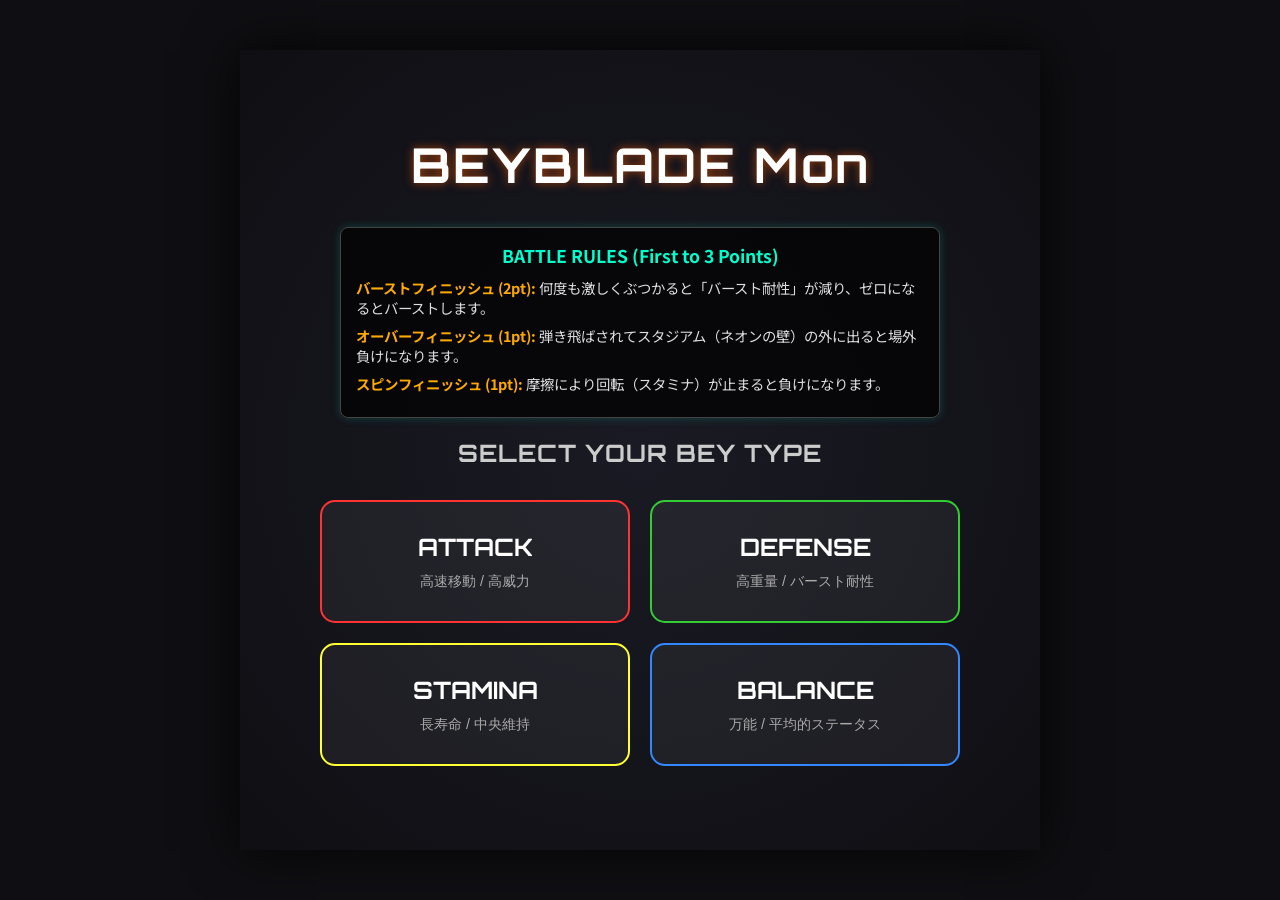
==== beyblade/index.html @ 7a052ba0 "Complete BEYBLADE Mon" ====
<!DOCTYPE html>
<html lang="ja">
<head>
    <meta charset="UTF-8">
    <meta name="viewport" content="width=device-width, initial-scale=1.0">
    <title>BEYBLADE Mon</title>
    <link rel="stylesheet" href="style.css">
    <link rel="preconnect" href="https://fonts.googleapis.com">
    <link rel="preconnect" href="https://fonts.gstatic.com" crossorigin>
    <link href="https://fonts.googleapis.com/css2?family=Orbitron:wght@400;700;900&family=Noto+Sans+JP:wght@400;700&display=swap" rel="stylesheet">
</head>
<body>
    <div id="game-container">
        <!-- 共通スコアボード (バトル中のみ表示) -->
        <div id="scoreboard" class="hidden">
            <div class="player-score">
                <span class="name">YOU</span>
                <span class="score" id="player-points">0</span>
            </div>
            <div class="target-score">FIRST TO 3</div>
            <div class="cpu-score">
                <span class="score" id="cpu-points">0</span>
                <span class="name">CPU</span>
            </div>
        </div>

        <!-- タイプ選択画面 -->
        <div id="scene-selection" class="scene active">
            <h1 class="glitch" data-text="BEYBLADE Mon">BEYBLADE Mon</h1>
            
            <div class="rules-container">
                <h3>BATTLE RULES (First to 3 Points)</h3>
                <ul>
                    <li><span class="highlight">バーストフィニッシュ (2pt):</span> 何度も激しくぶつかると「バースト耐性」が減り、ゼロになるとバーストします。</li>
                    <li><span class="highlight">オーバーフィニッシュ (1pt):</span> 弾き飛ばされてスタジアム（ネオンの壁）の外に出ると場外負けになります。</li>
                    <li><span class="highlight">スピンフィニッシュ (1pt):</span> 摩擦により回転（スタミナ）が止まると負けになります。</li>
                </ul>
            </div>

            <h2>SELECT YOUR BEY TYPE</h2>
            <div class="type-grid">
                <button class="type-btn attack" data-type="attack">
                    <span class="type-name">ATTACK</span>
                    <span class="type-desc">高速移動 / 高威力</span>
                </button>
                <button class="type-btn defense" data-type="defense">
                    <span class="type-name">DEFENSE</span>
                    <span class="type-desc">高重量 / バースト耐性</span>
                </button>
                <button class="type-btn stamina" data-type="stamina">
                    <span class="type-name">STAMINA</span>
                    <span class="type-desc">長寿命 / 中央維持</span>
                </button>
                <button class="type-btn balance" data-type="balance">
                    <span class="type-name">BALANCE</span>
                    <span class="type-desc">万能 / 平均的ステータス</span>
                </button>
            </div>
        </div>

        <!-- Explanation Phase -->
        <div id="scene-explanation" class="scene hidden">
            <h1 class="glitch" data-text="YOUR SKILLS">YOUR SKILLS</h1>
            <div id="type-explanation-content" style="background: rgba(0,0,0,0.7); border: 1px solid #444; border-radius: 8px; padding: 20px; box-shadow: 0 0 15px rgba(0,255,204,0.3); margin-bottom: 30px; width: 80%; max-width: 600px; margin-left: auto; margin-right: auto;">
                <!-- JS Inject -->
            </div>
            <button class="action-btn" id="btn-start-shoot" style="font-size: 1.5rem; padding: 15px 40px; box-shadow: 0 0 20px #00ffcc; margin-top: 20px;">GO TO SHOOT</button>
        </div>

        <!-- シュート画面 -->
        <div id="scene-shoot" class="scene hidden">
            <h2>READY... SET!</h2>
            <div class="gauge-container">
                <div id="power-bar" class="power-bar"></div>
                <div class="gauge-marker ideal">MAX</div>
            </div>
            <button id="btn-shoot" class="action-btn">SHOOT!</button>
        </div>

        <!-- バトル画面 (Canvas) -->
        <div id="scene-battle" class="scene hidden">
            <canvas id="stadium" width="600" height="600"></canvas>
            <div class="battle-controls">
                <button id="btn-special-move" class="action-btn special-move-btn hidden">SPECIAL MOVE!</button>
                <button id="btn-defense" class="action-btn defense-btn hidden">DEFENSE!</button>
                <button id="btn-move" class="action-btn move-btn hidden">MODE CHANGE</button>
                <button id="btn-figure8" class="action-btn figure8-btn hidden">TARGET DASH!</button>
            </div>

            <div id="battle-message" class="hidden">
                <h2 id="message-text">BURST FINISH!</h2>
                <p id="message-subtext">+2 POINTS</p>
                <button id="btn-next-round" class="action-btn small hidden">NEXT ROUND</button>
            </div>
        </div>

        <!-- リザルト画面 -->
        <div id="scene-result" class="scene hidden">
            <h1 id="result-title">YOU WIN!</h1>
            <p id="result-detail">FINAL SCORE: 3 - 1</p>
            <button id="btn-restart" class="action-btn">PLAY AGAIN</button>
        </div>
    </div>

    <script src="main.js"></script>
</body>
</html>
---- beyblade/style.css ----
:root {
    --bg-color: #0f0f13;
    --text-color: #ffffff;
    --accent-orange: #ff5e00;
    --accent-glow: rgba(255, 94, 0, 0.6);
    --attack-color: #ff3333;
    --defense-color: #33cc33;
    --stamina-color: #ffff33;
    --balance-color: #3388ff;
}

* {
    box-sizing: border-box;
    margin: 0;
    padding: 0;
}

body {
    background-color: var(--bg-color);
    color: var(--text-color);
    font-family: 'Noto Sans JP', sans-serif;
    display: flex;
    justify-content: center;
    align-items: center;
    height: 100vh;
    overflow: hidden;
}

h1, h2, .orbitron {
    font-family: 'Orbitron', sans-serif;
}

#game-container {
    width: 100%;
    max-width: 800px;
    height: 100vh;
    max-height: 800px;
    position: relative;
    background: radial-gradient(circle at center, #1a1a24 0%, var(--bg-color) 100%);
    box-shadow: 0 0 50px rgba(0,0,0,0.8);
    overflow: hidden;
}

/* Scene Management */
.scene {
    position: absolute;
    top: 0;
    left: 0;
    width: 100%;
    height: 100%;
    display: flex;
    flex-direction: column;
    justify-content: center;
    align-items: center;
    opacity: 0;
    pointer-events: none;
    transition: opacity 0.5s ease-in-out;
}

.scene.active {
    opacity: 1;
    pointer-events: auto;
    z-index: 10;
}

.hidden {
    display: none !important;
}

/* Typography & Effects */
h1 {
    font-size: 3rem;
    margin-bottom: 2rem;
    text-align: center;
    text-shadow: 0 0 10px var(--accent-glow);
    letter-spacing: 2px;
}

h2 {
    font-size: 1.5rem;
    margin-bottom: 2rem;
    color: #cccccc;
    letter-spacing: 1px;
}

/* Scoreboard */
#scoreboard {
    position: absolute;
    top: 20px;
    left: 50%;
    transform: translateX(-50%);
    width: 90%;
    display: flex;
    justify-content: space-between;
    align-items: center;
    z-index: 20;
    background: rgba(0, 0, 0, 0.7);
    padding: 10px 20px;
    border-radius: 10px;
    border: 1px solid #333;
    font-family: 'Orbitron', sans-serif;
}

.player-score, .cpu-score {
    display: flex;
    align-items: center;
    gap: 15px;
}

.score {
    font-size: 2.5rem;
    font-weight: 900;
    color: var(--accent-orange);
    text-shadow: 0 0 10px var(--accent-glow);
}

.name {
    font-size: 1.2rem;
    color: #aaa;
}

.target-score {
    font-size: 0.9rem;
    color: #666;
    letter-spacing: 2px;
}

/* Selection Screen */
.rules-container {
    background: rgba(0, 0, 0, 0.7);
    border: 1px solid #444;
    border-radius: 8px;
    padding: 15px;
    margin-bottom: 20px;
    text-align: left;
    max-width: 600px;
    margin-left: auto;
    margin-right: auto;
    box-shadow: 0 0 10px rgba(0, 255, 204, 0.2);
}

.rules-container h3 {
    margin-top: 0;
    color: #00ffcc;
    font-size: 1.1rem;
    text-align: center;
    margin-bottom: 10px;
}

.rules-container ul {
    list-style: none;
    padding: 0;
    margin: 0;
}

.rules-container li {
    margin-bottom: 8px;
    font-size: 0.9rem;
    line-height: 1.4;
    color: #ddd;
}

.rules-container .highlight {
    color: #ffaa00;
    font-weight: bold;
}

.type-grid {
    display: grid;
    grid-template-columns: 1fr 1fr;
    gap: 20px;
    width: 80%;
}

.type-btn {
    background: rgba(255,255,255,0.05);
    border: 2px solid transparent;
    border-radius: 15px;
    padding: 30px 20px;
    color: white;
    cursor: pointer;
    transition: all 0.3s ease;
    display: flex;
    flex-direction: column;
    align-items: center;
    gap: 10px;
}

.type-btn:hover {
    transform: translateY(-5px);
    background: rgba(255,255,255,0.1);
}

.type-btn.attack { border-color: var(--attack-color); }
.type-btn.attack:hover { box-shadow: 0 0 20px rgba(255, 51, 51, 0.4); }

.type-btn.defense { border-color: var(--defense-color); }
.type-btn.defense:hover { box-shadow: 0 0 20px rgba(51, 204, 51, 0.4); }

.type-btn.stamina { border-color: var(--stamina-color); }
.type-btn.stamina:hover { box-shadow: 0 0 20px rgba(255, 255, 51, 0.4); }

.type-btn.balance { border-color: var(--balance-color); }
.type-btn.balance:hover { box-shadow: 0 0 20px rgba(51, 136, 255, 0.4); }

.type-name {
    font-family: 'Orbitron', sans-serif;
    font-size: 1.5rem;
    font-weight: 700;
}

.type-desc {
    font-size: 0.9rem;
    color: #aaa;
}

/* Shoot Screen */
.gauge-container {
    width: 60px;
    height: 400px;
    background: rgba(255,255,255,0.1);
    border-radius: 30px;
    position: relative;
    overflow: hidden;
    margin-bottom: 40px;
    border: 2px solid #333;
}

#power-bar {
    position: absolute;
    bottom: 0;
    left: 0;
    width: 100%;
    height: 0%;
    background: linear-gradient(to top, #ffcc00, var(--accent-orange), #ff0000);
    transition: height 0.05s linear;
}

.gauge-marker {
    position: absolute;
    left: 0;
    width: 100%;
    height: 4px;
    background: white;
    box-shadow: 0 0 10px white;
    z-index: 2;
}

.gauge-marker.ideal {
    bottom: 90%;
}

.action-btn {
    font-family: 'Orbitron', sans-serif;
    font-size: 1.2rem;
    font-weight: 900;
    padding: 12px 20px;
    background: var(--accent-orange);
    color: white;
    border: none;
    border-radius: 8px;
    cursor: pointer;
    box-shadow: 0 0 15px var(--accent-glow);
    transition: all 0.2s;
    text-transform: uppercase;
    letter-spacing: 1px;
}

.action-btn:hover {
    transform: scale(1.05);
    background: #ff7a2e;
    box-shadow: 0 0 25px var(--accent-glow);
}

.action-btn:active {
    transform: scale(0.95);
}

.action-btn.small {
    font-size: 1rem;
    padding: 10px 20px;
    margin-top: 20px;
}

/* Battle Screen */
canvas {
    border-radius: 50%;
    box-shadow: inset 0 0 50px rgba(0,0,0,1), 0 0 30px rgba(0,0,0,0.5);
    background: radial-gradient(circle at center, #222 0%, #111 100%);
    border: 4px solid #333;
}

#battle-message {
    position: absolute;
    top: 50%;
    left: 50%;
    transform: translate(-50%, -50%);
    background: rgba(0, 0, 0, 0.85);
    padding: 40px;
    border-radius: 20px;
    text-align: center;
    border: 2px solid var(--accent-orange);
    box-shadow: 0 0 30px var(--accent-glow);
    z-index: 30;
    width: 80%;
}

#message-text {
    font-size: 3rem;
    color: var(--accent-orange);
    margin-bottom: 10px;
    text-shadow: 0 0 15px var(--accent-orange);
}

#message-subtext {
    font-size: 1.5rem;
    color: white;
}

/* Result Screen */
#result-title {
    font-size: 4rem;
    margin-bottom: 10px;
}

#result-title.win { color: var(--accent-orange); }
#result-title.lose { color: #555; }

#result-detail {
    font-size: 1.5rem;
    margin-bottom: 40px;
    color: #ccc;
}

/* Battle Controls */
.battle-controls {
    position: absolute;
    bottom: 30px;
    left: 50%;
    transform: translateX(-50%);
    display: flex;
    flex-wrap: wrap;
    justify-content: center;
    width: 100%;
    gap: 15px;
    z-index: 25;
}

/* Special Move Button */
.special-move-btn {
    background: linear-gradient(45deg, #ff0000, #ffcc00);
    box-shadow: 0 0 20px #ff0000, 0 0 40px #ffcc00;
    animation: pulse-special 1s infinite alternate;
}

/* Defense Button */
.defense-btn {
    background: linear-gradient(45deg, #0055ff, #00eeff);
    box-shadow: 0 0 20px #0055ff, 0 0 40px #00eeff;
    animation: pulse-special 1s infinite alternate;
}

/* Move Button */
.move-btn {
    background: linear-gradient(45deg, #aa00ff, #ff00ff);
    box-shadow: 0 0 20px #aa00ff, 0 0 40px #ff00ff;
}

.move-btn.cooldown {
    background: #555;
    box-shadow: none;
    color: #888;
    cursor: not-allowed;
    animation: none;
}

/* Figure 8 Dash Button */
.figure8-btn {
    background: linear-gradient(45deg, #ff0055, #ffaa00);
    box-shadow: 0 0 20px #ff0055, 0 0 40px #ffaa00;
}

.special-move-btn:disabled, .defense-btn:disabled, .figure8-btn.cooldown {
    background: #555;
    box-shadow: none;
    color: #888;
    animation: none;
    cursor: not-allowed;
}

@keyframes pulse-special {
    from { transform: scale(1); }
    to { transform: scale(1.1); }
}
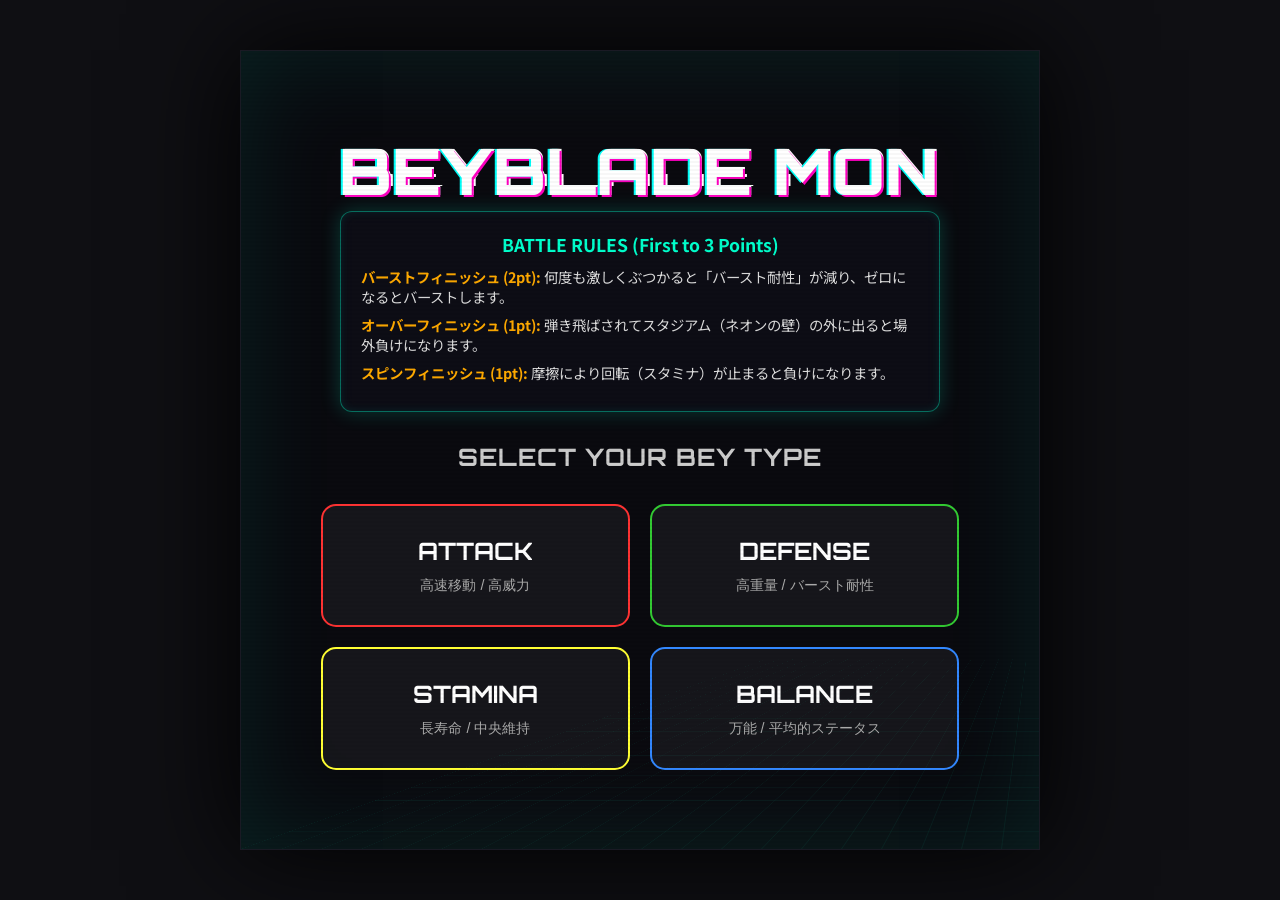
==== commit 55996214: "Add countdown, mobile support, and premium UI upgrades" ====
--- a/beyblade/index.html
+++ b/beyblade/index.html
@@ -2,7 +2,7 @@
 <html lang="ja">
 <head>
     <meta charset="UTF-8">
-    <meta name="viewport" content="width=device-width, initial-scale=1.0">
+    <meta name="viewport" content="width=device-width, initial-scale=1.0, maximum-scale=1.0, user-scalable=no">
     <title>BEYBLADE Mon</title>
     <link rel="stylesheet" href="style.css">
     <link rel="preconnect" href="https://fonts.googleapis.com">
@@ -11,16 +11,26 @@
 </head>
 <body>
     <div id="game-container">
+        <!-- Background Effects -->
+        <div class="background-grid"></div>
+        <div class="scanlines"></div>
+
         <!-- 共通スコアボード (バトル中のみ表示) -->
         <div id="scoreboard" class="hidden">
             <div class="player-score">
-                <span class="name">YOU</span>
+                <div class="info">
+                    <span class="name">YOU</span>
+                    <div class="burst-meter"><div id="player-burst-fill" class="fill"></div></div>
+                </div>
                 <span class="score" id="player-points">0</span>
             </div>
             <div class="target-score">FIRST TO 3</div>
             <div class="cpu-score">
                 <span class="score" id="cpu-points">0</span>
-                <span class="name">CPU</span>
+                <div class="info">
+                    <span class="name">CPU</span>
+                    <div class="burst-meter"><div id="cpu-burst-fill" class="fill"></div></div>
+                </div>
             </div>
         </div>
 
@@ -69,12 +79,15 @@
 
         <!-- シュート画面 -->
         <div id="scene-shoot" class="scene hidden">
-            <h2>READY... SET!</h2>
-            <div class="gauge-container">
-                <div id="power-bar" class="power-bar"></div>
-                <div class="gauge-marker ideal">MAX</div>
+            <div id="countdown-text" class="glitch" data-text=""></div>
+            
+            <div id="shoot-ui" class="hidden" style="display: flex; flex-direction: column; align-items: center;">
+                <div class="gauge-container">
+                    <div id="power-bar" class="power-bar"></div>
+                    <div class="gauge-marker ideal">MAX</div>
+                </div>
+                <button id="btn-shoot" class="action-btn">SHOOT!</button>
             </div>
-            <button id="btn-shoot" class="action-btn">SHOOT!</button>
         </div>
 
         <!-- バトル画面 (Canvas) -->
--- a/beyblade/style.css
+++ b/beyblade/style.css
@@ -24,6 +24,7 @@
     align-items: center;
     height: 100vh;
     overflow: hidden;
+    touch-action: manipulation; /* 連打時のズームを防止 */
 }
 
 h1, h2, .orbitron {
@@ -36,9 +37,49 @@
     height: 100vh;
     max-height: 800px;
     position: relative;
-    background: radial-gradient(circle at center, #1a1a24 0%, var(--bg-color) 100%);
-    box-shadow: 0 0 50px rgba(0,0,0,0.8);
+    background: #0a0a0f;
+    box-shadow: 0 0 100px rgba(0,0,0,1), inset 0 0 100px rgba(0, 255, 204, 0.1);
     overflow: hidden;
+    border: 1px solid #1a1a24;
+}
+
+/* Background Grid & Scanlines */
+.background-grid {
+    position: absolute;
+    top: 0;
+    left: 0;
+    width: 200%;
+    height: 200%;
+    background-image: 
+        linear-gradient(rgba(0, 255, 204, 0.05) 1px, transparent 1px),
+        linear-gradient(90deg, rgba(0, 255, 204, 0.05) 1px, transparent 1px);
+    background-size: 40px 40px;
+    transform: perspective(500px) rotateX(60deg) translateY(-20%);
+    animation: grid-move 20s linear infinite;
+    z-index: 1;
+    pointer-events: none;
+}
+
+.scanlines {
+    position: absolute;
+    top: 0;
+    left: 0;
+    width: 100%;
+    height: 100%;
+    background: linear-gradient(
+        to bottom,
+        rgba(255, 255, 255, 0) 50%,
+        rgba(0, 0, 0, 0.1) 50%
+    );
+    background-size: 100% 4px;
+    z-index: 40;
+    pointer-events: none;
+    opacity: 0.3;
+}
+
+@keyframes grid-move {
+    from { transform: perspective(500px) rotateX(60deg) translateY(-50%); }
+    to { transform: perspective(500px) rotateX(60deg) translateY(0%); }
 }
 
 /* Scene Management */
@@ -68,12 +109,53 @@
 }
 
 /* Typography & Effects */
-h1 {
-    font-size: 3rem;
-    margin-bottom: 2rem;
-    text-align: center;
-    text-shadow: 0 0 10px var(--accent-glow);
-    letter-spacing: 2px;
+h1.glitch {
+    position: relative;
+    font-size: 4rem;
+    font-weight: 900;
+    color: #fff;
+    text-transform: uppercase;
+    animation: glitch-skew 1s infinite linear alternate-reverse;
+}
+
+h1.glitch::before, h1.glitch::after {
+    content: attr(data-text);
+    position: absolute;
+    top: 0;
+    left: 0;
+    width: 100%;
+    height: 100%;
+}
+
+h1.glitch::before {
+    left: 2px;
+    text-shadow: -2px 0 #ff00c1;
+    clip: rect(44px, 450px, 56px, 0);
+    animation: glitch-anim 5s infinite linear alternate-reverse;
+}
+
+h1.glitch::after {
+    left: -2px;
+    text-shadow: -2px 0 #00fff9, 2px 2px #ff00c1;
+    animation: glitch-anim2 1s infinite linear alternate-reverse;
+}
+
+@keyframes glitch-anim {
+    0% { clip: rect(31px, 9999px, 94px, 0); }
+    20% { clip: rect(62px, 9999px, 42px, 0); }
+    40% { clip: rect(16px, 9999px, 78px, 0); }
+    60% { clip: rect(81px, 9999px, 13px, 0); }
+    80% { clip: rect(92px, 9999px, 55px, 0); }
+    100% { clip: rect(41px, 9999px, 22px, 0); }
+}
+
+@keyframes glitch-anim2 {
+    0% { clip: rect(65px, 9999px, 100px, 0); }
+    20% { clip: rect(21px, 9999px, 33px, 0); }
+    40% { clip: rect(87px, 9999px, 12px, 0); }
+    60% { clip: rect(45px, 9999px, 76px, 0); }
+    80% { clip: rect(54px, 9999px, 89px, 0); }
+    100% { clip: rect(12px, 9999px, 45px, 0); }
 }
 
 h2 {
@@ -94,17 +176,59 @@
     justify-content: space-between;
     align-items: center;
     z-index: 20;
-    background: rgba(0, 0, 0, 0.7);
-    padding: 10px 20px;
-    border-radius: 10px;
-    border: 1px solid #333;
+    background: rgba(15, 15, 20, 0.6);
+    backdrop-filter: blur(10px);
+    -webkit-backdrop-filter: blur(10px);
+    padding: 15px 30px;
+    border-radius: 15px;
+    border: 1px solid rgba(0, 255, 204, 0.3);
     font-family: 'Orbitron', sans-serif;
+    box-shadow: 0 10px 30px rgba(0,0,0,0.5), inset 0 0 15px rgba(0, 255, 204, 0.1);
 }
 
 .player-score, .cpu-score {
     display: flex;
     align-items: center;
-    gap: 15px;
+    gap: 20px;
+}
+
+.info {
+    display: flex;
+    flex-direction: column;
+    align-items: flex-start;
+    gap: 5px;
+}
+
+.cpu-score .info {
+    align-items: flex-end;
+}
+
+.burst-meter {
+    width: 120px;
+    height: 8px;
+    background: rgba(255, 255, 255, 0.1);
+    border-radius: 4px;
+    border: 1px solid #444;
+    overflow: hidden;
+    position: relative;
+}
+
+.burst-meter .fill {
+    height: 100%;
+    width: 100%;
+    background: linear-gradient(90deg, #ff00c1, #00fff9);
+    box-shadow: 0 0 10px rgba(0, 255, 249, 0.5);
+    transition: width 0.3s ease, background 0.3s ease;
+}
+
+.burst-meter .fill.danger {
+    background: linear-gradient(90deg, #ff0000, #ffaa00);
+    animation: flash-danger 0.5s infinite alternate;
+}
+
+@keyframes flash-danger {
+    from { opacity: 1; }
+    to { opacity: 0.5; box-shadow: 0 0 15px #ff0000; }
 }
 
 .score {
@@ -127,16 +251,17 @@
 
 /* Selection Screen */
 .rules-container {
-    background: rgba(0, 0, 0, 0.7);
-    border: 1px solid #444;
-    border-radius: 8px;
-    padding: 15px;
-    margin-bottom: 20px;
+    background: rgba(15, 15, 25, 0.7);
+    backdrop-filter: blur(8px);
+    -webkit-backdrop-filter: blur(8px);
+    border: 1px solid rgba(0, 255, 204, 0.4);
+    border-radius: 12px;
+    padding: 20px;
+    margin-bottom: 30px;
     text-align: left;
     max-width: 600px;
-    margin-left: auto;
-    margin-right: auto;
-    box-shadow: 0 0 10px rgba(0, 255, 204, 0.2);
+    width: 90%;
+    box-shadow: 0 0 20px rgba(0, 255, 204, 0.2), inset 0 0 10px rgba(0, 255, 204, 0.1);
 }
 
 .rules-container h3 {
@@ -212,6 +337,27 @@
 .type-desc {
     font-size: 0.9rem;
     color: #aaa;
+}
+
+/* Countdown Text */
+#countdown-text {
+    font-size: 10rem;
+    font-weight: 900;
+    color: var(--accent-orange);
+    text-shadow: 0 0 30px var(--accent-glow);
+    font-family: 'Orbitron', sans-serif;
+    z-index: 50;
+    margin-bottom: 20px;
+    transform: scale(0);
+    transition: transform 0.2s cubic-bezier(0.175, 0.885, 0.32, 1.275);
+}
+
+#countdown-text.pop {
+    transform: scale(1.2);
+}
+
+#shoot-ui {
+    transition: opacity 0.5s ease;
 }
 
 /* Shoot Screen */
@@ -284,6 +430,10 @@
 
 /* Battle Screen */
 canvas {
+    max-width: 95vw;
+    max-height: 95vw;
+    width: 100%;
+    height: auto;
     border-radius: 50%;
     box-shadow: inset 0 0 50px rgba(0,0,0,1), 0 0 30px rgba(0,0,0,0.5);
     background: radial-gradient(circle at center, #222 0%, #111 100%);
@@ -392,3 +542,62 @@
     from { transform: scale(1); }
     to { transform: scale(1.1); }
 }
+
+/* Mobile Optimizations */
+@media (max-width: 600px) {
+    h1.glitch {
+        font-size: 2.5rem;
+    }
+    
+    #scoreboard {
+        padding: 10px 15px;
+        width: 95%;
+    }
+    
+    .player-score, .cpu-score {
+        gap: 10px;
+    }
+    
+    .burst-meter {
+        width: 80px;
+    }
+    
+    .score {
+        font-size: 1.8rem;
+    }
+    
+    .type-grid {
+        gap: 10px;
+        width: 95%;
+    }
+    
+    .type-btn {
+        padding: 15px 10px;
+    }
+    
+    .type-name {
+        font-size: 1.1rem;
+    }
+    
+    .battle-controls {
+        bottom: 20px;
+        gap: 8px;
+    }
+    
+    .action-btn {
+        font-size: 0.9rem;
+        padding: 10px 15px;
+    }
+    
+    #countdown-text {
+        font-size: 6rem;
+    }
+    
+    #battle-message {
+        padding: 20px;
+    }
+    
+    #message-text {
+        font-size: 2rem;
+    }
+}
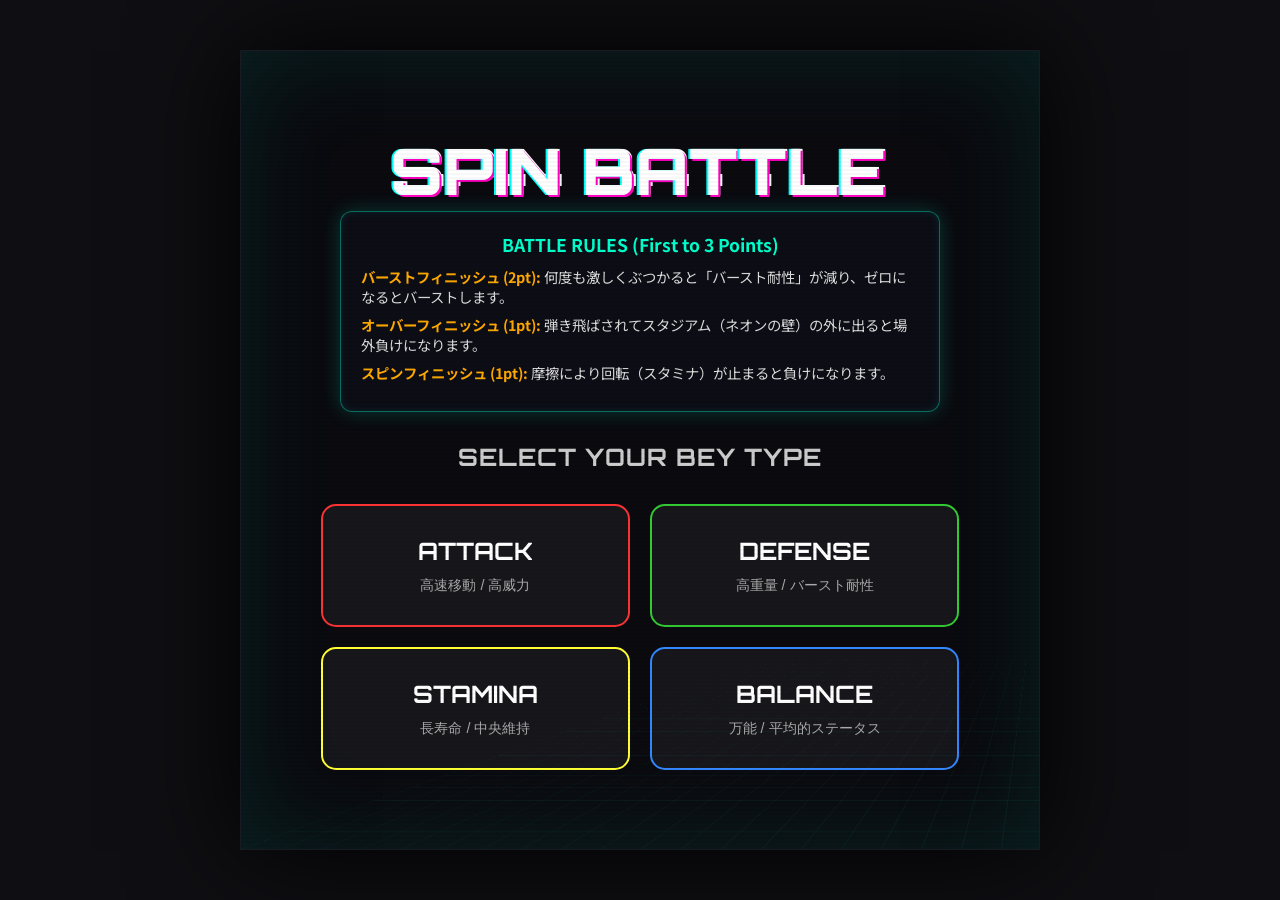
==== commit a4821e27: "Rename game to Spin Battle" ====
--- a/beyblade/index.html
+++ b/beyblade/index.html
@@ -36,7 +36,7 @@
 
         <!-- タイプ選択画面 -->
         <div id="scene-selection" class="scene active">
-            <h1 class="glitch" data-text="BEYBLADE Mon">BEYBLADE Mon</h1>
+            <h1 class="glitch" data-text="Spin Battle">Spin Battle</h1>
             
             <div class="rules-container">
                 <h3>BATTLE RULES (First to 3 Points)</h3>
--- a/beyblade/style.css
+++ b/beyblade/style.css
@@ -379,7 +379,6 @@
     width: 100%;
     height: 0%;
     background: linear-gradient(to top, #ffcc00, var(--accent-orange), #ff0000);
-    transition: height 0.05s linear;
 }
 
 .gauge-marker {
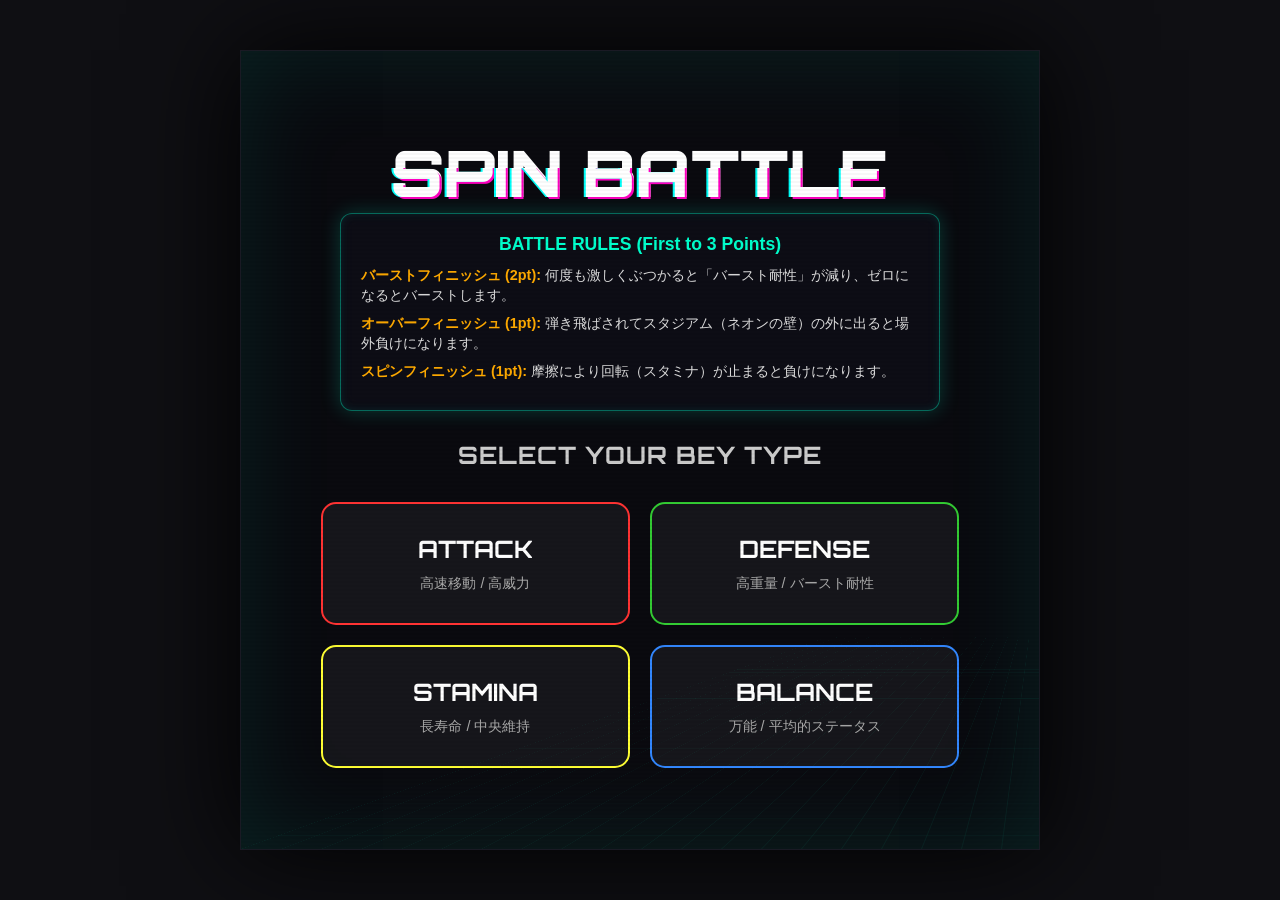
==== commit 7d8912e4: "Add redirect bridge for Vercel root directory error" ====
--- a/beyblade/index.html
+++ b/beyblade/index.html
@@ -1,120 +1,9 @@
 <!DOCTYPE html>
-<html lang="ja">
+<html>
 <head>
-    <meta charset="UTF-8">
-    <meta name="viewport" content="width=device-width, initial-scale=1.0, maximum-scale=1.0, user-scalable=no">
-    <title>BEYBLADE Mon</title>
-    <link rel="stylesheet" href="style.css">
-    <link rel="preconnect" href="https://fonts.googleapis.com">
-    <link rel="preconnect" href="https://fonts.gstatic.com" crossorigin>
-    <link href="https://fonts.googleapis.com/css2?family=Orbitron:wght@400;700;900&family=Noto+Sans+JP:wght@400;700&display=swap" rel="stylesheet">
+    <meta http-equiv="refresh" content="0;URL='../spin-battle/index.html'">
 </head>
 <body>
-    <div id="game-container">
-        <!-- Background Effects -->
-        <div class="background-grid"></div>
-        <div class="scanlines"></div>
-
-        <!-- 共通スコアボード (バトル中のみ表示) -->
-        <div id="scoreboard" class="hidden">
-            <div class="player-score">
-                <div class="info">
-                    <span class="name">YOU</span>
-                    <div class="burst-meter"><div id="player-burst-fill" class="fill"></div></div>
-                </div>
-                <span class="score" id="player-points">0</span>
-            </div>
-            <div class="target-score">FIRST TO 3</div>
-            <div class="cpu-score">
-                <span class="score" id="cpu-points">0</span>
-                <div class="info">
-                    <span class="name">CPU</span>
-                    <div class="burst-meter"><div id="cpu-burst-fill" class="fill"></div></div>
-                </div>
-            </div>
-        </div>
-
-        <!-- タイプ選択画面 -->
-        <div id="scene-selection" class="scene active">
-            <h1 class="glitch" data-text="Spin Battle">Spin Battle</h1>
-            
-            <div class="rules-container">
-                <h3>BATTLE RULES (First to 3 Points)</h3>
-                <ul>
-                    <li><span class="highlight">バーストフィニッシュ (2pt):</span> 何度も激しくぶつかると「バースト耐性」が減り、ゼロになるとバーストします。</li>
-                    <li><span class="highlight">オーバーフィニッシュ (1pt):</span> 弾き飛ばされてスタジアム（ネオンの壁）の外に出ると場外負けになります。</li>
-                    <li><span class="highlight">スピンフィニッシュ (1pt):</span> 摩擦により回転（スタミナ）が止まると負けになります。</li>
-                </ul>
-            </div>
-
-            <h2>SELECT YOUR BEY TYPE</h2>
-            <div class="type-grid">
-                <button class="type-btn attack" data-type="attack">
-                    <span class="type-name">ATTACK</span>
-                    <span class="type-desc">高速移動 / 高威力</span>
-                </button>
-                <button class="type-btn defense" data-type="defense">
-                    <span class="type-name">DEFENSE</span>
-                    <span class="type-desc">高重量 / バースト耐性</span>
-                </button>
-                <button class="type-btn stamina" data-type="stamina">
-                    <span class="type-name">STAMINA</span>
-                    <span class="type-desc">長寿命 / 中央維持</span>
-                </button>
-                <button class="type-btn balance" data-type="balance">
-                    <span class="type-name">BALANCE</span>
-                    <span class="type-desc">万能 / 平均的ステータス</span>
-                </button>
-            </div>
-        </div>
-
-        <!-- Explanation Phase -->
-        <div id="scene-explanation" class="scene hidden">
-            <h1 class="glitch" data-text="YOUR SKILLS">YOUR SKILLS</h1>
-            <div id="type-explanation-content" style="background: rgba(0,0,0,0.7); border: 1px solid #444; border-radius: 8px; padding: 20px; box-shadow: 0 0 15px rgba(0,255,204,0.3); margin-bottom: 30px; width: 80%; max-width: 600px; margin-left: auto; margin-right: auto;">
-                <!-- JS Inject -->
-            </div>
-            <button class="action-btn" id="btn-start-shoot" style="font-size: 1.5rem; padding: 15px 40px; box-shadow: 0 0 20px #00ffcc; margin-top: 20px;">GO TO SHOOT</button>
-        </div>
-
-        <!-- シュート画面 -->
-        <div id="scene-shoot" class="scene hidden">
-            <div id="countdown-text" class="glitch" data-text=""></div>
-            
-            <div id="shoot-ui" class="hidden" style="display: flex; flex-direction: column; align-items: center;">
-                <div class="gauge-container">
-                    <div id="power-bar" class="power-bar"></div>
-                    <div class="gauge-marker ideal">MAX</div>
-                </div>
-                <button id="btn-shoot" class="action-btn">SHOOT!</button>
-            </div>
-        </div>
-
-        <!-- バトル画面 (Canvas) -->
-        <div id="scene-battle" class="scene hidden">
-            <canvas id="stadium" width="600" height="600"></canvas>
-            <div class="battle-controls">
-                <button id="btn-special-move" class="action-btn special-move-btn hidden">SPECIAL MOVE!</button>
-                <button id="btn-defense" class="action-btn defense-btn hidden">DEFENSE!</button>
-                <button id="btn-move" class="action-btn move-btn hidden">MODE CHANGE</button>
-                <button id="btn-figure8" class="action-btn figure8-btn hidden">TARGET DASH!</button>
-            </div>
-
-            <div id="battle-message" class="hidden">
-                <h2 id="message-text">BURST FINISH!</h2>
-                <p id="message-subtext">+2 POINTS</p>
-                <button id="btn-next-round" class="action-btn small hidden">NEXT ROUND</button>
-            </div>
-        </div>
-
-        <!-- リザルト画面 -->
-        <div id="scene-result" class="scene hidden">
-            <h1 id="result-title">YOU WIN!</h1>
-            <p id="result-detail">FINAL SCORE: 3 - 1</p>
-            <button id="btn-restart" class="action-btn">PLAY AGAIN</button>
-        </div>
-    </div>
-
-    <script src="main.js"></script>
+    <p>Redirecting to <a href="../spin-battle/index.html">Spin Battle</a>...</p>
 </body>
 </html>
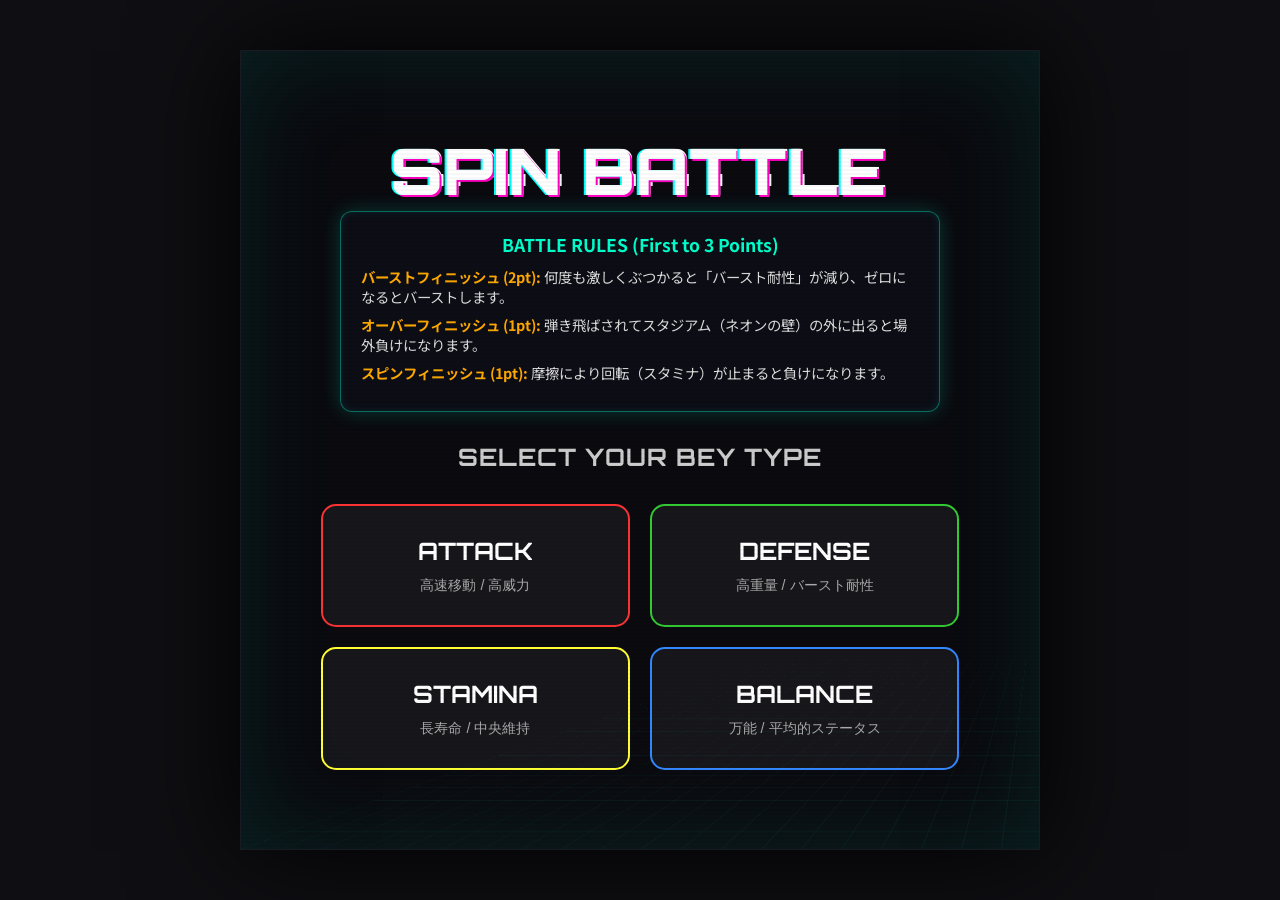
==== commit e7cc58cb: "Emergency fix for Vercel 404: Sync spin-battle and beyblade directories" ====
--- a/beyblade/index.html
+++ b/beyblade/index.html
@@ -1,9 +1,126 @@
 <!DOCTYPE html>
-<html>
+<html lang="ja">
 <head>
-    <meta http-equiv="refresh" content="0;URL='../spin-battle/index.html'">
+    <meta charset="UTF-8">
+    <meta name="viewport" content="width=device-width, initial-scale=1.0, maximum-scale=1.0, user-scalable=no">
+    <title>Spin Battle</title>
+    <link rel="stylesheet" href="spin-battle.css">
+    <link rel="preconnect" href="https://fonts.googleapis.com">
+    <link rel="preconnect" href="https://fonts.gstatic.com" crossorigin>
+    <link href="https://fonts.googleapis.com/css2?family=Orbitron:wght@400;700;900&family=Noto+Sans+JP:wght@400;700&display=swap" rel="stylesheet">
 </head>
 <body>
-    <p>Redirecting to <a href="../spin-battle/index.html">Spin Battle</a>...</p>
+    <div id="game-container">
+        <!-- Background Effects -->
+        <div class="background-grid"></div>
+        <div class="scanlines"></div>
+
+        <!-- 共通スコアボード (バトル中のみ表示) -->
+        <div id="scoreboard" class="hidden">
+            <div class="player-score">
+                <div class="info">
+                    <span class="name">YOU</span>
+                    <div class="burst-meter"><div id="player-burst-fill" class="fill"></div></div>
+                </div>
+                <span class="score" id="player-points">0</span>
+            </div>
+            <div class="target-score">FIRST TO 3</div>
+            <div class="cpu-score">
+                <span class="score" id="cpu-points">0</span>
+                <div class="info">
+                    <span class="name">CPU</span>
+                    <div class="burst-meter"><div id="cpu-burst-fill" class="fill"></div></div>
+                </div>
+            </div>
+        </div>
+
+        <!-- タイプ選択画面 -->
+        <div id="scene-selection" class="scene active">
+            <h1 class="glitch" data-text="Spin Battle">Spin Battle</h1>
+            
+            <div class="rules-container">
+                <h3>BATTLE RULES (First to 3 Points)</h3>
+                <ul>
+                    <li><span class="highlight">バーストフィニッシュ (2pt):</span> 何度も激しくぶつかると「バースト耐性」が減り、ゼロになるとバーストします。</li>
+                    <li><span class="highlight">オーバーフィニッシュ (1pt):</span> 弾き飛ばされてスタジアム（ネオンの壁）の外に出ると場外負けになります。</li>
+                    <li><span class="highlight">スピンフィニッシュ (1pt):</span> 摩擦により回転（スタミナ）が止まると負けになります。</li>
+                </ul>
+            </div>
+
+            <h2>SELECT YOUR BEY TYPE</h2>
+            <div class="type-grid">
+                <button class="type-btn attack" data-type="attack">
+                    <span class="type-name">ATTACK</span>
+                    <span class="type-desc">高速移動 / 高威力</span>
+                </button>
+                <button class="type-btn defense" data-type="defense">
+                    <span class="type-name">DEFENSE</span>
+                    <span class="type-desc">高重量 / バースト耐性</span>
+                </button>
+                <button class="type-btn stamina" data-type="stamina">
+                    <span class="type-name">STAMINA</span>
+                    <span class="type-desc">長寿命 / 中央維持</span>
+                </button>
+                <button class="type-btn balance" data-type="balance">
+                    <span class="type-name">BALANCE</span>
+                    <span class="type-desc">万能 / 平均的ステータス</span>
+                </button>
+            </div>
+        </div>
+
+        <!-- Explanation Phase -->
+        <div id="scene-explanation" class="scene hidden">
+            <h1 class="glitch" data-text="YOUR SKILLS">YOUR SKILLS</h1>
+            <div id="type-explanation-content" style="background: rgba(0,0,0,0.7); border: 1px solid #444; border-radius: 8px; padding: 20px; box-shadow: 0 0 15px rgba(0,255,204,0.3); margin-bottom: 30px; width: 80%; max-width: 600px; margin-left: auto; margin-right: auto;">
+                <!-- JS Inject -->
+            </div>
+            <button class="action-btn" id="btn-start-shoot" style="font-size: 1.5rem; padding: 15px 40px; box-shadow: 0 0 20px #00ffcc; margin-top: 20px;">GO TO SHOOT</button>
+        </div>
+
+        <!-- シュート画面 -->
+        <div id="scene-shoot" class="scene hidden">
+            <div id="countdown-text" class="glitch" data-text=""></div>
+            
+            <div id="shoot-ui" class="hidden" style="display: flex; flex-direction: column; align-items: center;">
+                <div class="gauge-container">
+                    <div id="power-bar" class="power-bar"></div>
+                    <div class="gauge-marker ideal">MAX</div>
+                </div>
+                <button id="btn-shoot" class="action-btn">SHOOT!</button>
+            </div>
+        </div>
+
+        <!-- バトル画面 (Canvas) -->
+        <div id="scene-battle" class="scene hidden">
+            <canvas id="stadium" width="600" height="600"></canvas>
+            <div class="battle-controls">
+                <button id="btn-special-move" class="action-btn special-move-btn hidden">SPECIAL MOVE!</button>
+                <button id="btn-defense" class="action-btn defense-btn hidden">DEFENSE!</button>
+                <button id="btn-move" class="action-btn move-btn hidden">MODE CHANGE</button>
+                <button id="btn-figure8" class="action-btn figure8-btn hidden">TARGET DASH!</button>
+            </div>
+
+            <div id="battle-message" class="hidden">
+                <h2 id="message-text">BURST FINISH!</h2>
+                <p id="message-subtext">+2 POINTS</p>
+                <button id="btn-next-round" class="action-btn small hidden">NEXT ROUND</button>
+            </div>
+        </div>
+
+        <!-- Special Move Cut-in Overlay -->
+        <div id="special-cutin" class="hidden">
+            <div class="cutin-bg"></div>
+            <div id="cutin-text" class="glitch" data-text="SPECIAL MOVE!">SPECIAL MOVE!</div>
+        </div>
+
+        <!-- リザルト画面 -->
+        <div id="scene-result" class="scene hidden">
+            <h1 id="result-title">YOU WIN!</h1>
+            <p id="result-detail">FINAL SCORE: 3 - 1</p>
+            <button id="btn-restart" class="action-btn">PLAY AGAIN</button>
+        </div>
+    </div>
+
+    <script src="spin-battle.js"></script>
 </body>
 </html>
--- a/beyblade/spin-battle.css
+++ b/beyblade/spin-battle.css
@@ -0,0 +1,700 @@
+:root {
+    --bg-color: #0f0f13;
+    --text-color: #ffffff;
+    --accent-orange: #ff5e00;
+    --accent-glow: rgba(255, 94, 0, 0.6);
+    --attack-color: #ff3333;
+    --defense-color: #33cc33;
+    --stamina-color: #ffff33;
+    --balance-color: #3388ff;
+}
+
+* {
+    box-sizing: border-box;
+    margin: 0;
+    padding: 0;
+}
+
+body {
+    background-color: var(--bg-color);
+    color: var(--text-color);
+    font-family: 'Noto Sans JP', sans-serif;
+    display: flex;
+    justify-content: center;
+    align-items: center;
+    height: 100vh;
+    overflow: hidden;
+    touch-action: manipulation; /* 連打時のズームを防止 */
+}
+
+h1, h2, .orbitron {
+    font-family: 'Orbitron', sans-serif;
+}
+
+#game-container {
+    width: 100%;
+    max-width: 800px;
+    height: 100vh;
+    max-height: 800px;
+    position: relative;
+    background: #0a0a0f;
+    box-shadow: 0 0 100px rgba(0,0,0,1), inset 0 0 100px rgba(0, 255, 204, 0.1);
+    overflow: hidden;
+    border: 1px solid #1a1a24;
+}
+
+/* Background Grid & Scanlines */
+.background-grid {
+    position: absolute;
+    top: 0;
+    left: 0;
+    width: 200%;
+    height: 200%;
+    background-image: 
+        linear-gradient(rgba(0, 255, 204, 0.05) 1px, transparent 1px),
+        linear-gradient(90deg, rgba(0, 255, 204, 0.05) 1px, transparent 1px);
+    background-size: 40px 40px;
+    transform: perspective(500px) rotateX(60deg) translateY(-20%);
+    animation: grid-move 20s linear infinite;
+    z-index: 1;
+    pointer-events: none;
+}
+
+.scanlines {
+    position: absolute;
+    top: 0;
+    left: 0;
+    width: 100%;
+    height: 100%;
+    background: linear-gradient(
+        to bottom,
+        rgba(255, 255, 255, 0) 50%,
+        rgba(0, 0, 0, 0.1) 50%
+    );
+    background-size: 100% 4px;
+    z-index: 40;
+    pointer-events: none;
+    opacity: 0.3;
+}
+
+@keyframes grid-move {
+    from { transform: perspective(500px) rotateX(60deg) translateY(-50%); }
+    to { transform: perspective(500px) rotateX(60deg) translateY(0%); }
+}
+
+/* Scene Management */
+.scene {
+    position: absolute;
+    top: 0;
+    left: 0;
+    width: 100%;
+    height: 100%;
+    display: flex;
+    flex-direction: column;
+    justify-content: center;
+    align-items: center;
+    opacity: 0;
+    pointer-events: none;
+    transition: opacity 0.5s ease-in-out;
+}
+
+.scene.active {
+    opacity: 1;
+    pointer-events: auto;
+    z-index: 10;
+}
+
+.hidden {
+    display: none !important;
+}
+
+/* Typography & Effects */
+h1.glitch {
+    position: relative;
+    font-size: 4rem;
+    font-weight: 900;
+    color: #fff;
+    text-transform: uppercase;
+    animation: glitch-skew 1s infinite linear alternate-reverse;
+}
+
+h1.glitch::before, h1.glitch::after {
+    content: attr(data-text);
+    position: absolute;
+    top: 0;
+    left: 0;
+    width: 100%;
+    height: 100%;
+}
+
+h1.glitch::before {
+    left: 2px;
+    text-shadow: -2px 0 #ff00c1;
+    clip: rect(44px, 450px, 56px, 0);
+    animation: glitch-anim 5s infinite linear alternate-reverse;
+}
+
+h1.glitch::after {
+    left: -2px;
+    text-shadow: -2px 0 #00fff9, 2px 2px #ff00c1;
+    animation: glitch-anim2 1s infinite linear alternate-reverse;
+}
+
+@keyframes glitch-anim {
+    0% { clip: rect(31px, 9999px, 94px, 0); }
+    20% { clip: rect(62px, 9999px, 42px, 0); }
+    40% { clip: rect(16px, 9999px, 78px, 0); }
+    60% { clip: rect(81px, 9999px, 13px, 0); }
+    80% { clip: rect(92px, 9999px, 55px, 0); }
+    100% { clip: rect(41px, 9999px, 22px, 0); }
+}
+
+@keyframes glitch-anim2 {
+    0% { clip: rect(65px, 9999px, 100px, 0); }
+    20% { clip: rect(21px, 9999px, 33px, 0); }
+    40% { clip: rect(87px, 9999px, 12px, 0); }
+    60% { clip: rect(45px, 9999px, 76px, 0); }
+    80% { clip: rect(54px, 9999px, 89px, 0); }
+    100% { clip: rect(12px, 9999px, 45px, 0); }
+}
+
+h2 {
+    font-size: 1.5rem;
+    margin-bottom: 2rem;
+    color: #cccccc;
+    letter-spacing: 1px;
+}
+
+/* Scoreboard */
+#scoreboard {
+    position: absolute;
+    top: 20px;
+    left: 50%;
+    transform: translateX(-50%);
+    width: 90%;
+    display: flex;
+    justify-content: space-between;
+    align-items: center;
+    z-index: 20;
+    background: rgba(15, 15, 20, 0.6);
+    backdrop-filter: blur(10px);
+    -webkit-backdrop-filter: blur(10px);
+    padding: 15px 30px;
+    border-radius: 15px;
+    border: 1px solid rgba(0, 255, 204, 0.3);
+    font-family: 'Orbitron', sans-serif;
+    box-shadow: 0 10px 30px rgba(0,0,0,0.5), inset 0 0 15px rgba(0, 255, 204, 0.1);
+}
+
+.player-score, .cpu-score {
+    display: flex;
+    align-items: center;
+    gap: 20px;
+}
+
+.info {
+    display: flex;
+    flex-direction: column;
+    align-items: flex-start;
+    gap: 5px;
+}
+
+.cpu-score .info {
+    align-items: flex-end;
+}
+
+.burst-meter {
+    width: 120px;
+    height: 8px;
+    background: rgba(255, 255, 255, 0.1);
+    border-radius: 4px;
+    border: 1px solid #444;
+    overflow: hidden;
+    position: relative;
+}
+
+.burst-meter .fill {
+    height: 100%;
+    width: 100%;
+    background: linear-gradient(90deg, #ff00c1, #00fff9);
+    box-shadow: 0 0 10px rgba(0, 255, 249, 0.5);
+    transition: width 0.3s ease, background 0.3s ease;
+}
+
+.burst-meter .fill.danger {
+    background: linear-gradient(90deg, #ff0000, #ffaa00);
+    animation: flash-danger 0.5s infinite alternate;
+}
+
+@keyframes flash-danger {
+    from { opacity: 1; }
+    to { opacity: 0.5; box-shadow: 0 0 15px #ff0000; }
+}
+
+.score {
+    font-size: 2.5rem;
+    font-weight: 900;
+    color: var(--accent-orange);
+    text-shadow: 0 0 10px var(--accent-glow);
+}
+
+.name {
+    font-size: 1.2rem;
+    color: #aaa;
+}
+
+.target-score {
+    font-size: 0.9rem;
+    color: #666;
+    letter-spacing: 2px;
+}
+
+/* Selection Screen */
+.rules-container {
+    background: rgba(15, 15, 25, 0.7);
+    backdrop-filter: blur(8px);
+    -webkit-backdrop-filter: blur(8px);
+    border: 1px solid rgba(0, 255, 204, 0.4);
+    border-radius: 12px;
+    padding: 20px;
+    margin-bottom: 30px;
+    text-align: left;
+    max-width: 600px;
+    width: 90%;
+    box-shadow: 0 0 20px rgba(0, 255, 204, 0.2), inset 0 0 10px rgba(0, 255, 204, 0.1);
+}
+
+.rules-container h3 {
+    margin-top: 0;
+    color: #00ffcc;
+    font-size: 1.1rem;
+    text-align: center;
+    margin-bottom: 10px;
+}
+
+.rules-container ul {
+    list-style: none;
+    padding: 0;
+    margin: 0;
+}
+
+.rules-container li {
+    margin-bottom: 8px;
+    font-size: 0.9rem;
+    line-height: 1.4;
+    color: #ddd;
+}
+
+.rules-container .highlight {
+    color: #ffaa00;
+    font-weight: bold;
+}
+
+.type-grid {
+    display: grid;
+    grid-template-columns: 1fr 1fr;
+    gap: 20px;
+    width: 80%;
+}
+
+.type-btn {
+    background: rgba(255,255,255,0.05);
+    border: 2px solid transparent;
+    border-radius: 15px;
+    padding: 30px 20px;
+    color: white;
+    cursor: pointer;
+    transition: all 0.3s ease;
+    display: flex;
+    flex-direction: column;
+    align-items: center;
+    gap: 10px;
+}
+
+.type-btn:hover {
+    transform: translateY(-5px);
+    background: rgba(255,255,255,0.1);
+}
+
+.type-btn.attack { border-color: var(--attack-color); }
+.type-btn.attack:hover { box-shadow: 0 0 20px rgba(255, 51, 51, 0.4); }
+
+.type-btn.defense { border-color: var(--defense-color); }
+.type-btn.defense:hover { box-shadow: 0 0 20px rgba(51, 204, 51, 0.4); }
+
+.type-btn.stamina { border-color: var(--stamina-color); }
+.type-btn.stamina:hover { box-shadow: 0 0 20px rgba(255, 255, 51, 0.4); }
+
+.type-btn.balance { border-color: var(--balance-color); }
+.type-btn.balance:hover { box-shadow: 0 0 20px rgba(51, 136, 255, 0.4); }
+
+.type-name {
+    font-family: 'Orbitron', sans-serif;
+    font-size: 1.5rem;
+    font-weight: 700;
+}
+
+.type-desc {
+    font-size: 0.9rem;
+    color: #aaa;
+}
+
+/* Countdown Text */
+#countdown-text {
+    font-size: 10rem;
+    font-weight: 900;
+    color: var(--accent-orange);
+    text-shadow: 0 0 30px var(--accent-glow);
+    font-family: 'Orbitron', sans-serif;
+    z-index: 50;
+    margin-bottom: 20px;
+    transform: scale(0);
+    transition: transform 0.2s cubic-bezier(0.175, 0.885, 0.32, 1.275);
+}
+
+#countdown-text.pop {
+    transform: scale(1.2);
+}
+
+#shoot-ui {
+    transition: opacity 0.5s ease;
+}
+
+/* Shoot Screen */
+.gauge-container {
+    width: 60px;
+    height: 400px;
+    background: rgba(255,255,255,0.1);
+    border-radius: 30px;
+    position: relative;
+    overflow: hidden;
+    margin-bottom: 40px;
+    border: 2px solid #333;
+}
+
+#power-bar {
+    position: absolute;
+    bottom: 0;
+    left: 0;
+    width: 100%;
+    height: 0%;
+    background: linear-gradient(to top, #ffcc00, var(--accent-orange), #ff0000);
+}
+
+.gauge-marker {
+    position: absolute;
+    left: 0;
+    width: 100%;
+    height: 4px;
+    background: white;
+    box-shadow: 0 0 10px white;
+    z-index: 2;
+}
+
+.gauge-marker.ideal {
+    bottom: 90%;
+}
+
+.action-btn {
+    font-family: 'Orbitron', sans-serif;
+    font-size: 1.2rem;
+    font-weight: 900;
+    padding: 12px 20px;
+    background: var(--accent-orange);
+    color: white;
+    border: none;
+    border-radius: 8px;
+    cursor: pointer;
+    box-shadow: 0 0 15px var(--accent-glow);
+    transition: all 0.2s;
+    text-transform: uppercase;
+    letter-spacing: 1px;
+}
+
+.action-btn:hover {
+    transform: scale(1.05);
+    background: #ff7a2e;
+    box-shadow: 0 0 25px var(--accent-glow);
+}
+
+.action-btn:active {
+    transform: scale(0.95);
+}
+
+.action-btn.small {
+    font-size: 1rem;
+    padding: 10px 20px;
+    margin-top: 20px;
+}
+
+/* Battle Screen */
+canvas {
+    max-width: 95vw;
+    max-height: 95vw;
+    width: 100%;
+    height: auto;
+    border-radius: 50%;
+    box-shadow: inset 0 0 50px rgba(0,0,0,1), 0 0 30px rgba(0,0,0,0.5);
+    background: radial-gradient(circle at center, #222 0%, #111 100%);
+    border: 4px solid #333;
+}
+
+#battle-message {
+    position: absolute;
+    top: 50%;
+    left: 50%;
+    transform: translate(-50%, -50%);
+    background: rgba(0, 0, 0, 0.85);
+    padding: 40px;
+    border-radius: 20px;
+    text-align: center;
+    border: 2px solid var(--accent-orange);
+    box-shadow: 0 0 30px var(--accent-glow);
+    z-index: 30;
+    width: 80%;
+}
+
+#message-text {
+    font-size: 3rem;
+    color: var(--accent-orange);
+    margin-bottom: 10px;
+    text-shadow: 0 0 15px var(--accent-orange);
+}
+
+#message-subtext {
+    font-size: 1.5rem;
+    color: white;
+}
+
+/* Result Screen */
+#result-title {
+    font-size: 4rem;
+    margin-bottom: 10px;
+}
+
+#result-title.win { color: var(--accent-orange); }
+#result-title.lose { color: #555; }
+
+#result-detail {
+    font-size: 1.5rem;
+    margin-bottom: 40px;
+    color: #ccc;
+}
+
+/* Battle Controls */
+.battle-controls {
+    position: absolute;
+    bottom: 30px;
+    left: 50%;
+    transform: translateX(-50%);
+    display: flex;
+    flex-wrap: wrap;
+    justify-content: center;
+    width: 100%;
+    gap: 15px;
+    z-index: 25;
+}
+
+/* Special Move Button (Sketch Inspired) */
+.special-move-btn {
+    width: 320px;
+    height: 70px;
+    display: flex !important;
+    justify-content: space-between;
+    align-items: center;
+    padding: 0 10px 0 25px !important;
+    background: linear-gradient(90deg, #ff0000, #ff8800) !important;
+    border: 3px solid #fff;
+    border-radius: 35px !important;
+    box-shadow: 0 0 20px rgba(255, 0, 0, 0.6), inset 0 0 15px rgba(255, 255, 255, 0.3) !important;
+    overflow: hidden;
+    animation: pulse-special 1s infinite alternate;
+}
+
+.special-move-btn .btn-text {
+    font-size: 1.4rem;
+    font-weight: 900;
+    letter-spacing: 1px;
+    text-shadow: 2px 2px 4px rgba(0,0,0,0.5);
+}
+
+.btn-icon-circle {
+    width: 54px;
+    height: 54px;
+    background: white;
+    border-radius: 50%;
+    display: flex;
+    justify-content: center;
+    align-items: center;
+    border: 3px solid #333;
+    box-shadow: 0 0 10px rgba(0,0,0,0.3);
+}
+
+.btn-icon-circle img {
+    width: 38px;
+    height: auto;
+}
+
+.special-move-btn:disabled {
+    background: #555 !important;
+    border-color: #888;
+    box-shadow: none !important;
+    animation: none;
+    opacity: 0.7;
+}
+
+.special-move-btn:disabled .btn-icon-circle {
+    background: #aaa;
+    filter: grayscale(1);
+}
+
+/* Defense Button */
+.defense-btn {
+    background: linear-gradient(45deg, #0055ff, #00eeff);
+    box-shadow: 0 0 20px #0055ff, 0 0 40px #00eeff;
+    animation: pulse-special 1s infinite alternate;
+}
+
+/* Move Button */
+.move-btn {
+    background: linear-gradient(45deg, #aa00ff, #ff00ff);
+    box-shadow: 0 0 20px #aa00ff, 0 0 40px #ff00ff;
+}
+
+.move-btn.cooldown {
+    background: #555;
+    box-shadow: none;
+    color: #888;
+    cursor: not-allowed;
+    animation: none;
+}
+
+/* Figure 8 Dash Button */
+.figure8-btn {
+    background: linear-gradient(45deg, #ff0055, #ffaa00);
+    box-shadow: 0 0 20px #ff0055, 0 0 40px #ffaa00;
+}
+
+.special-move-btn:disabled, .defense-btn:disabled, .figure8-btn.cooldown {
+    background: #555;
+    box-shadow: none;
+    color: #888;
+    animation: none;
+    cursor: not-allowed;
+}
+
+/* Special Move Button */
+.special-move-btn {
+    background: linear-gradient(45deg, #ff0000, #ffcc00);
+    box-shadow: 0 0 20px #ff0000, 0 0 40px #ffcc00;
+    animation: pulse-special 1s infinite alternate;
+}
+
+@keyframes pulse-special {
+    from { transform: scale(1); }
+    to { transform: scale(1.1); }
+}
+
+/* Special Cut-in */
+#special-cutin {
+    position: absolute;
+    top: 0;
+    left: 0;
+    width: 100%;
+    height: 100%;
+    z-index: 100;
+    display: flex;
+    flex-direction: column;
+    justify-content: center;
+    align-items: center;
+    pointer-events: none;
+}
+
+.cutin-bg {
+    position: absolute;
+    width: 100%;
+    height: 30%;
+    background: linear-gradient(90deg, transparent, rgba(255, 100, 0, 0.8), transparent);
+    transform: skewY(-5deg);
+    animation: cutin-bg-anim 0.8s ease-out forwards;
+}
+
+#cutin-text {
+    font-size: 3rem;
+    color: white;
+    margin-top: 20px;
+    z-index: 101;
+    text-shadow: 0 0 10px #ff0000;
+    opacity: 0;
+    animation: fade-in-up 0.5s 0.2s ease-out forwards;
+}
+
+@keyframes cutin-bg-anim {
+    0% { transform: scaleX(0) skewY(-5deg); opacity: 0; }
+    50% { transform: scaleX(1.2) skewY(-5deg); opacity: 1; }
+    100% { transform: scaleX(1) skewY(-5deg); opacity: 0.8; }
+}
+
+@keyframes fade-in-up {
+    from { transform: translateY(20px); opacity: 0; }
+    to { transform: translateY(0); opacity: 1; }
+}
+
+/* Mobile Optimizations */
+@media (max-width: 600px) {
+    h1.glitch {
+        font-size: 2.5rem;
+    }
+    
+    #scoreboard {
+        padding: 10px 15px;
+        width: 95%;
+    }
+    
+    .player-score, .cpu-score {
+        gap: 10px;
+    }
+    
+    .burst-meter {
+        width: 80px;
+    }
+    
+    .score {
+        font-size: 1.8rem;
+    }
+    
+    .type-grid {
+        gap: 10px;
+        width: 95%;
+    }
+    
+    .type-btn {
+        padding: 15px 10px;
+    }
+    
+    .type-name {
+        font-size: 1.1rem;
+    }
+    
+    .battle-controls {
+        bottom: 20px;
+        gap: 8px;
+    }
+    
+    .action-btn {
+        font-size: 0.9rem;
+        padding: 10px 15px;
+    }
+    
+    #countdown-text {
+        font-size: 6rem;
+    }
+    
+    #battle-message {
+        padding: 20px;
+    }
+    
+    #message-text {
+        font-size: 2rem;
+    }
+}
